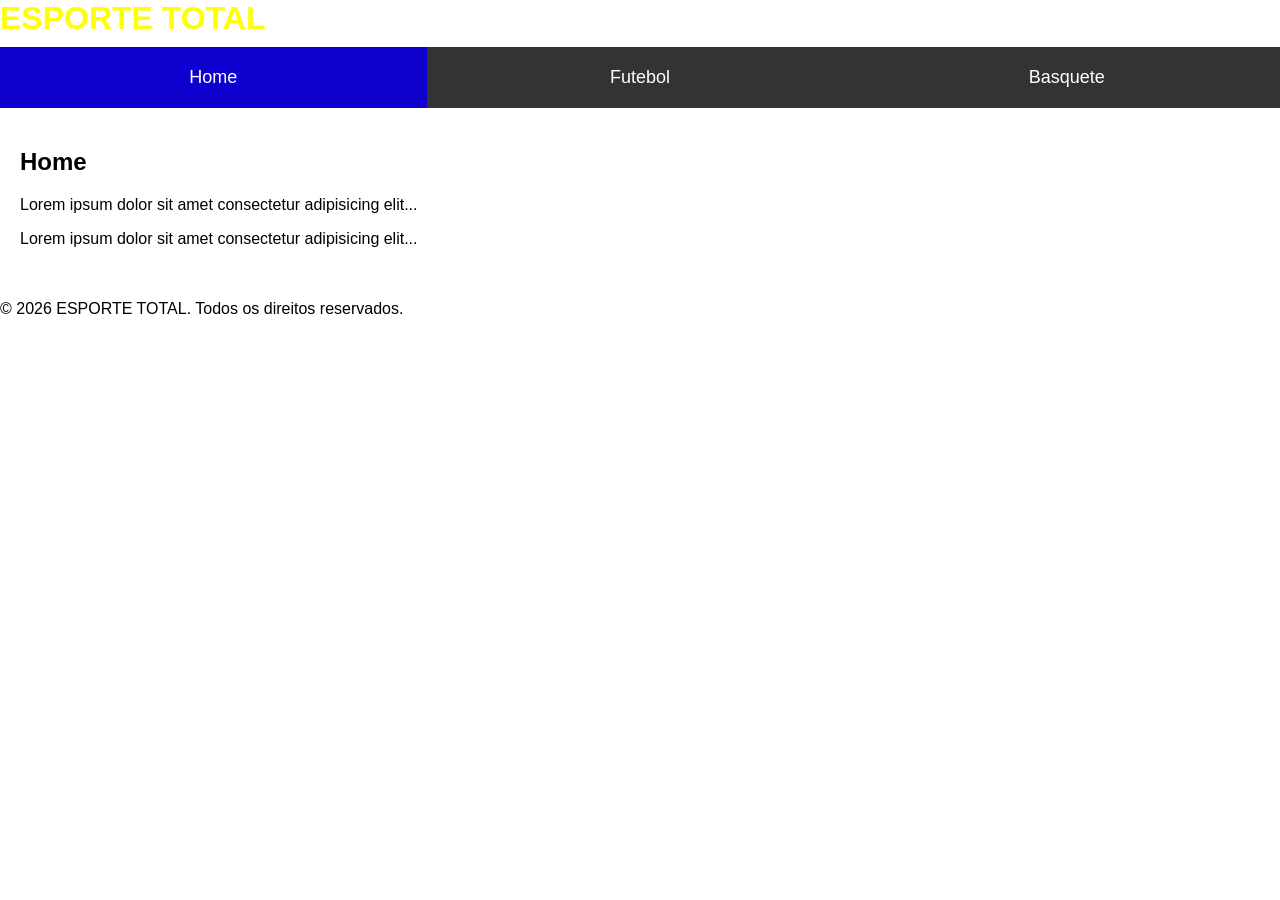
==== rm568937/index.html @ 5592cedd "feat: id cabecalho" ====
<!doctype html>
<html lang="pt-br">
<head>
  <meta charset="UTF-8">
  <meta name="viewport" content="width=device-width, initial-scale=1.0">
  <title>ESPORTE TOTAL - Home</title>
  <link rel="stylesheet" href="css/index.css">
</head>
<body>
  <header id="cabecalho">
    <h1 id="titulo">ESPORTE TOTAL</h1>
    <nav>
      <ul class="navbar">
        <li><a href="index.html" class="ativo">Home</a></li>
        <li class="centro"><a href="paginas/futebol.html">Futebol</a></li>
        <li><a href="paginas/basquete.html">Basquete</a></li>
      </ul>
    </nav>
  </header>

  <main>
    <section>
      <h2>Home</h2>
      <p>Lorem ipsum dolor sit amet consectetur adipisicing elit...</p>
      <p>Lorem ipsum dolor sit amet consectetur adipisicing elit...</p>
    </section>
  </main>

  <footer>
    <p>&copy; 2026 ESPORTE TOTAL. Todos os direitos reservados.</p>
  </footer>
</body>
</html>
---- rm568937/css/index.css ----
body {
  margin: 0;
  font-family: Arial, sans-serif;
}


.cabecalho {
  background-color: #333;
  padding: 10px;
  text-align: center;
}

#titulo {
  color: yellow;
  margin: 0;
}


.navbar {
  list-style-type: none;
  margin: 10px 0 0 0;
  padding: 0;
  display: flex;
  align-items: center;
  background-color: #333;
}


.navbar li {
  flex: 1;
}


.centro {
  margin: 0 auto;
}


.navbar li a {
  display: block;
  color: white;
  text-align: center;
  padding: 20px; 
  text-decoration: none;
  font-size: 18px; 
}

.navbar li a:hover {
  background-color: #111;
}


.navbar li a.ativo {
  background-color: rgb(14, 0, 206);
}


main {
  padding: 20px;
}
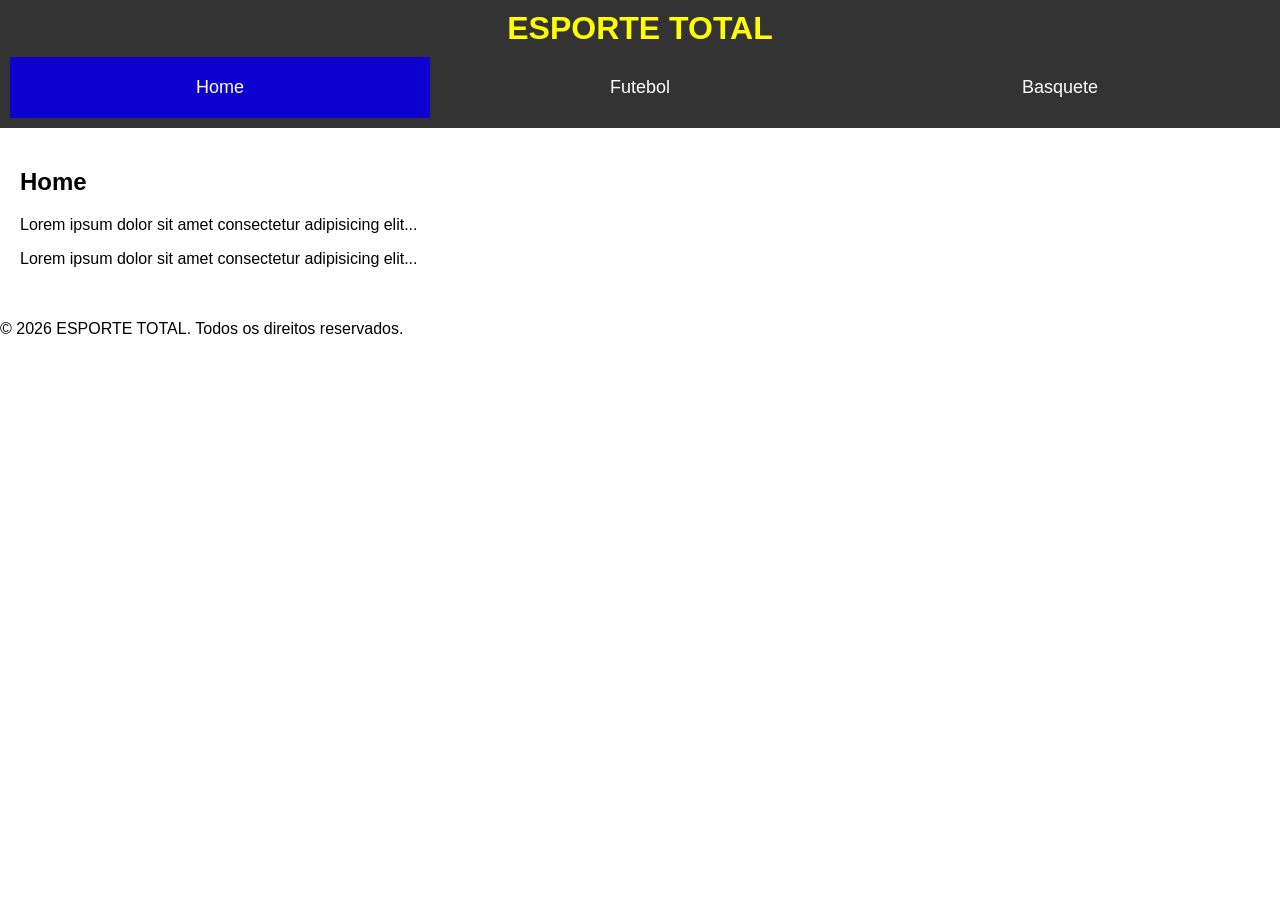
==== commit 845df5b2: "arrumando as pastas" ====
--- a/rm568937/index.html
+++ b/rm568937/index.html
@@ -7,7 +7,7 @@
   <link rel="stylesheet" href="css/index.css">
 </head>
 <body>
-  <header id="cabecalho">
+  <header class="cabecalho">
     <h1 id="titulo">ESPORTE TOTAL</h1>
     <nav>
       <ul class="navbar">
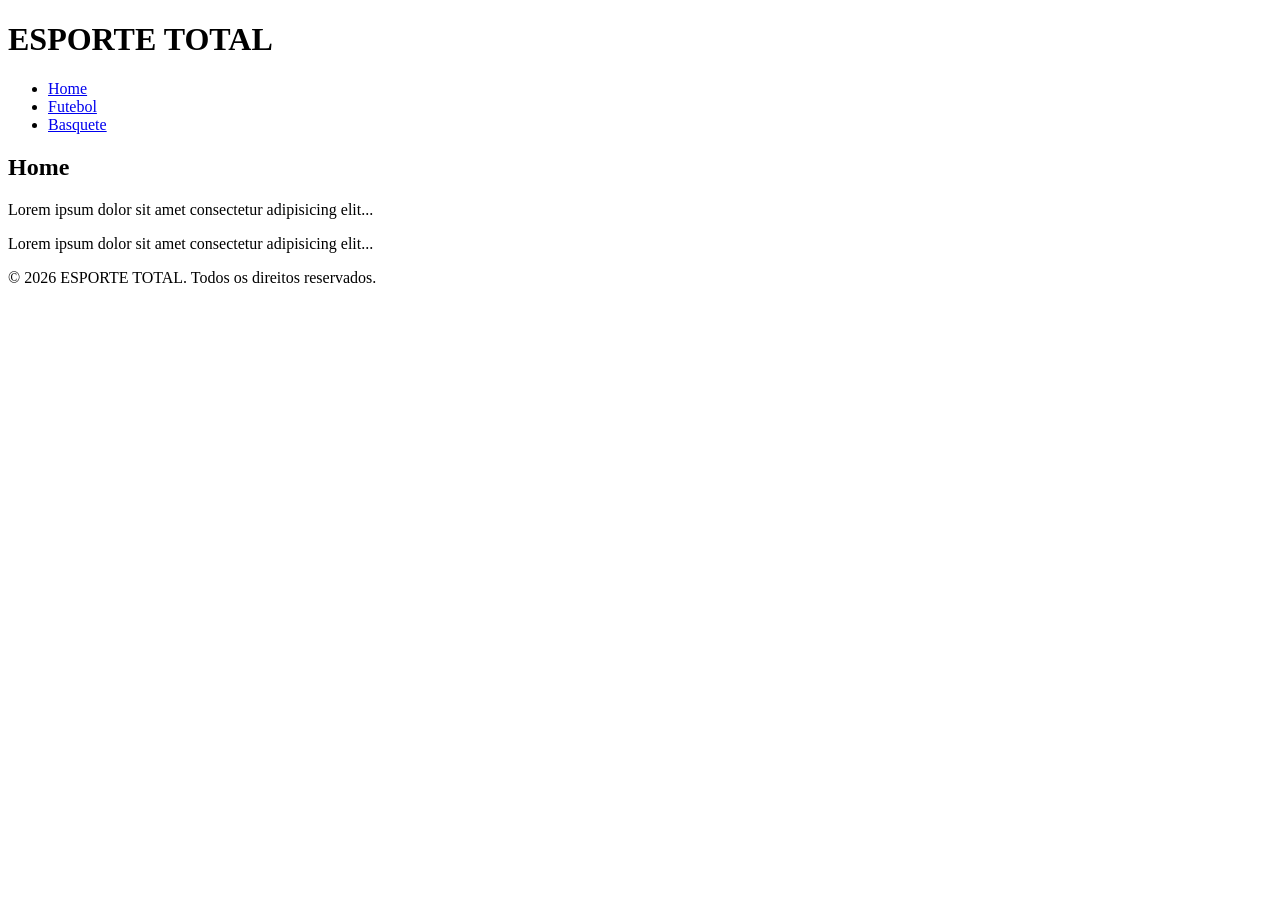
==== commit eb0cf4e4: "modificando os arquivos" ====
--- a/rm568937/index.html
+++ b/rm568937/index.html
@@ -19,7 +19,7 @@
   </header>
 
   <main>
-    <section>
+    <section id:hero>
       <h2>Home</h2>
       <p>Lorem ipsum dolor sit amet consectetur adipisicing elit...</p>
       <p>Lorem ipsum dolor sit amet consectetur adipisicing elit...</p>
--- a/rm568937/css/index.css
+++ b/rm568937/css/index.css
@@ -1,62 +1,28 @@
-
-body {
-  margin: 0;
-  font-family: Arial, sans-serif;
+#cabecalho{
+  background-color: #1a1b1c;
+  color: yellow;
 }
 
-
-.cabecalho {
-  background-color: #333;
-  padding: 10px;
-  text-align: center;
+#cabecalho h1{
+    font-family: Arial, sans-serif;
 }
 
-#titulo {
-  color: yellow;
-  margin: 0;
+#hero{
+  background-color: #c6c1c1;
+  text-align: justify;
+  padding: 10px;
+  box-shadow: 10px 20px 20px;
 }
 
-
-.navbar {
-  list-style-type: none;
-  margin: 10px 0 0 0;
-  padding: 0;
-  display: flex;
-  align-items: center;
-  background-color: #333;
+#hero a{
+  text-decoration: none;
+  color: #FFF;
+  background-color: #1a1b1c;
+  padding: 10px;
+  border-radius: 5px;
 }
 
-
-.navbar li {
-  flex: 1;
-}
-
-
-.centro {
-  margin: 0 auto;
-}
-
-
-.navbar li a {
-  display: block;
-  color: white;
-  text-align: center;
-  padding: 20px; 
-  text-decoration: none;
-  font-size: 18px; 
-}
-
-.navbar li a:hover {
-  background-color: #111;
-}
-
-
-.navbar li a.ativo {
-  background-color: rgb(14, 0, 206);
-}
-
-
-main {
-  padding: 20px;
-}
-
+#hero a:hover{
+  background-color: #fff;
+  
+}
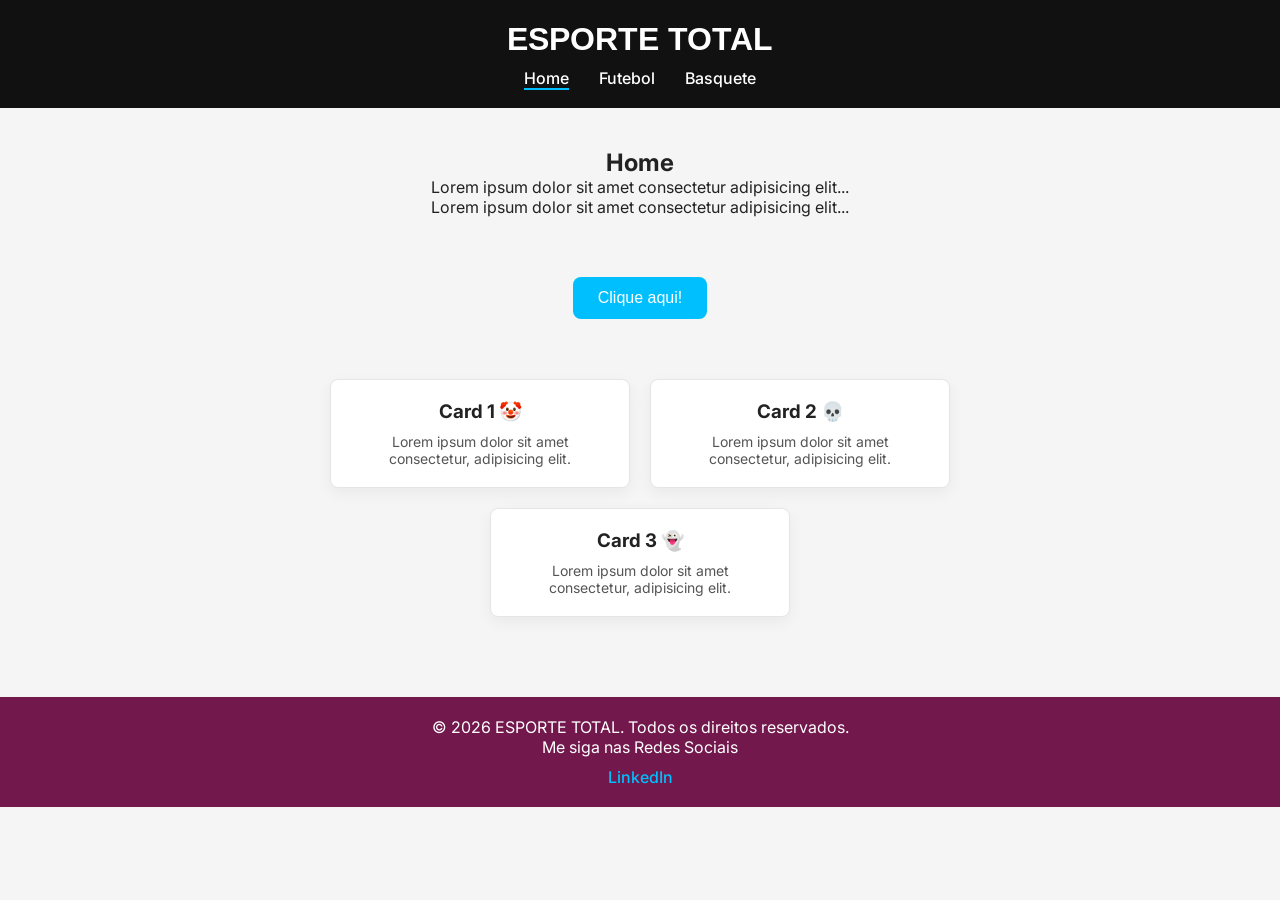
==== commit de812080: "feat: feito card, backgroud, navbar" ====
--- a/rm568937/index.html
+++ b/rm568937/index.html
@@ -19,15 +19,41 @@
   </header>
 
   <main>
-    <section id:hero>
+    <section id="hero">
       <h2>Home</h2>
       <p>Lorem ipsum dolor sit amet consectetur adipisicing elit...</p>
       <p>Lorem ipsum dolor sit amet consectetur adipisicing elit...</p>
     </section>
+    
+    <button>Clique aqui!</button>
   </main>
+   
+  <div class="cards">
+
+    <div class="card">
+      <h3>Card 1 🤡</h3>
+      <p>Lorem ipsum dolor sit amet consectetur, adipisicing elit.</p>
+    </div>
+
+    <div class="card">
+      <h3>Card 2 💀</h3>
+      <p>Lorem ipsum dolor sit amet consectetur, adipisicing elit.</p>
+    </div>
+
+    <div class="card">
+      <h3>Card 3 👻</h3>
+      <p>Lorem ipsum dolor sit amet consectetur, adipisicing elit.</p>
+    </div>
+
+  </div>
 
   <footer>
     <p>&copy; 2026 ESPORTE TOTAL. Todos os direitos reservados.</p>
+    <p>Me siga nas Redes Sociais</p>
+
+    <div class="redes">
+      <a href="https://www.linkedin.com/in/enzo-estanguera/" target="_blank">LinkedIn</a>
+    </div>
   </footer>
 </body>
 </html>
--- a/rm568937/css/index.css
+++ b/rm568937/css/index.css
@@ -1,28 +1,146 @@
-#cabecalho{
-  background-color: #1a1b1c;
-  color: yellow;
+@import url('https://fonts.googleapis.com/css2?family=Arimo:ital,wght@0,400..700;1,400..700&family=Inter:ital,opsz,wght@0,14..32,100..900;1,14..32,100..900&display=swap');
+
+/* RESET */
+*{
+    margin: 0;
+    padding: 0;
+    box-sizing: border-box;
 }
 
-#cabecalho h1{
-    font-family: Arial, sans-serif;
+/* BODY */
+body{
+    font-family: "Inter", sans-serif;
+    background-color: #f5f5f5;
+    color: #222;
 }
 
-#hero{
-  background-color: #c6c1c1;
-  text-align: justify;
-  padding: 10px;
-  box-shadow: 10px 20px 20px;
+/* HEADER */
+.cabecalho{
+    background: #111;
+    color: white;
+    padding: 20px;
+    text-align: center;
 }
 
-#hero a{
-  text-decoration: none;
-  color: #FFF;
-  background-color: #1a1b1c;
-  padding: 10px;
-  border-radius: 5px;
+#titulo{
+    font-family: "Arimo", sans-serif;
+    margin-bottom: 10px;
 }
 
-#hero a:hover{
-  background-color: #fff;
-  
+/* NAVBAR */
+.navbar{
+    list-style: none;
+    display: flex;
+    justify-content: center;
+    gap: 30px;
+}
+
+.navbar a{
+    color: white;
+    text-decoration: none;
+    font-weight: 500;
+    transition: 0.3s;
+}
+
+.navbar a:hover{
+    color: #00bfff;
+}
+
+.ativo{
+    border-bottom: 2px solid #00bfff;
+}
+
+/* HERO */
+#hero{
+    padding: 40px;
+    text-align: center;
+}
+
+/* BOTÃO */
+button{
+    display: block;
+    margin: 20px auto;
+    padding: 12px 25px;
+    border: none;
+    background: #00bfff;
+    color: white;
+    font-size: 16px;
+    border-radius: 8px;
+    cursor: pointer;
+    transition: 0.3s;
+}
+
+button:hover{
+    background: #009acd;
+}
+
+/* CARDS */
+.card1, .card2, .card3{
+    background: white;
+    margin: 20px auto;
+    width: 80%;
+    padding: 20px;
+    border-radius: 12px;
+    font-weight: bold;
+    box-shadow: 0 4px 10px rgba(0,0,0,0.1);
+}
+
+/* TEXTO DOS CARDS */
+.cards{
+    display: flex;
+    justify-content: center;
+    gap: 20px;
+    padding: 40px;
+    flex-wrap: wrap;
+    max-width: 1000px;
+    margin: 0 auto;
+}
+
+.card{
+    background: white;
+    width: 300px;
+    padding: 20px;
+    border-radius: 8px; 
+    border: 1px solid #e5e5e5; 
+    box-shadow: 0 5px 15px rgba(0,0,0,0.05); 
+    transition: 0.3s;
+    text-align: center;
+}
+
+.card:hover{
+    transform: translateY(-5px);
+    border-color: #00bfff;
+}
+
+.card h3{
+    margin-bottom: 10px;
+}
+
+.card p{
+    font-size: 14px;
+    color: #555;
+}
+
+
+footer{
+    background: #72184D;
+    color: white;
+    text-align: center;
+    padding: 20px;
+    margin-top: 40px;
+}
+
+.redes{
+    margin-top: 10px;
+}
+
+.redes a{
+    color: #00bfff;
+    margin: 0 10px;
+    text-decoration: none;
+    font-weight: 500;
+}
+
+.redes a:hover{
+    text-decoration: underline;
 }
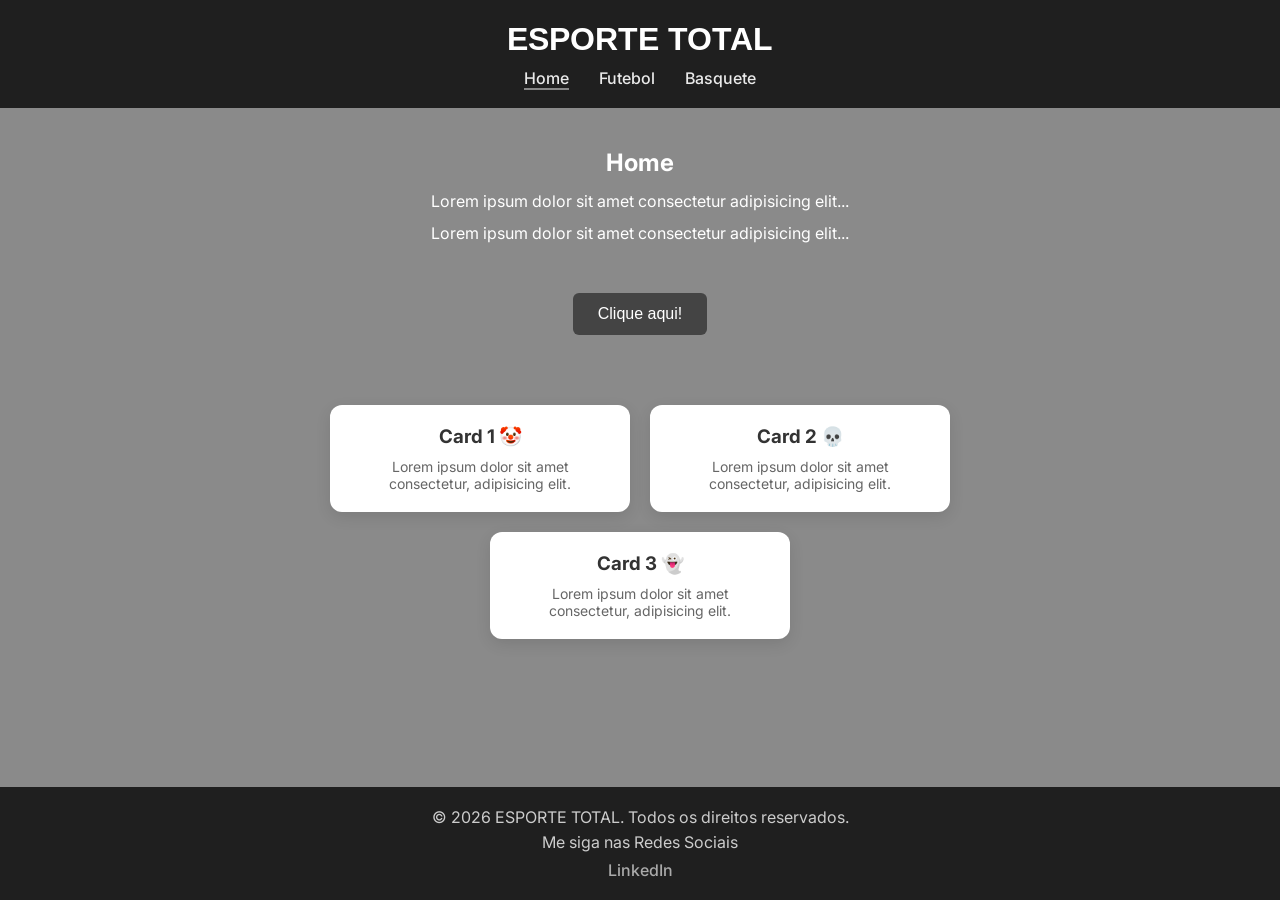
==== commit e5f5923b: "arrumando o espaçamento entre os textos, mais neutras e letras brancas" ====
--- a/rm568937/index.html
+++ b/rm568937/index.html
@@ -26,26 +26,25 @@
     </section>
     
     <button>Clique aqui!</button>
-  </main>
-   
-  <div class="cards">
 
-    <div class="card">
-      <h3>Card 1 🤡</h3>
-      <p>Lorem ipsum dolor sit amet consectetur, adipisicing elit.</p>
+    <div class="cards">
+      <div class="card">
+        <h3>Card 1 🤡</h3>
+        <p>Lorem ipsum dolor sit amet consectetur, adipisicing elit.</p>
+      </div>
+
+      <div class="card">
+        <h3>Card 2 💀</h3>
+        <p>Lorem ipsum dolor sit amet consectetur, adipisicing elit.</p>
+      </div>
+
+      <div class="card">
+        <h3>Card 3 👻</h3>
+        <p>Lorem ipsum dolor sit amet consectetur, adipisicing elit.</p>
+      </div>
     </div>
 
-    <div class="card">
-      <h3>Card 2 💀</h3>
-      <p>Lorem ipsum dolor sit amet consectetur, adipisicing elit.</p>
-    </div>
-
-    <div class="card">
-      <h3>Card 3 👻</h3>
-      <p>Lorem ipsum dolor sit amet consectetur, adipisicing elit.</p>
-    </div>
-
-  </div>
+  </main>
 
   <footer>
     <p>&copy; 2026 ESPORTE TOTAL. Todos os direitos reservados.</p>
--- a/rm568937/css/index.css
+++ b/rm568937/css/index.css
@@ -7,16 +7,26 @@
     box-sizing: border-box;
 }
 
-/* BODY */
+/* LAYOUT PARA FIXAR FOOTER */
+html, body{
+    height: 100%;
+}
+
 body{
     font-family: "Inter", sans-serif;
-    background-color: #f5f5f5;
-    color: #222;
+    background-color: #8a8a8a;
+    color: #333;
+    display: flex;
+    flex-direction: column;
+}
+
+main{
+    flex: 1;
 }
 
 /* HEADER */
 .cabecalho{
-    background: #111;
+    background: #1f1f1f;
     color: white;
     padding: 20px;
     text-align: center;
@@ -25,6 +35,7 @@
 #titulo{
     font-family: "Arimo", sans-serif;
     margin-bottom: 10px;
+    color: white;
 }
 
 /* NAVBAR */
@@ -36,56 +47,56 @@
 }
 
 .navbar a{
-    color: white;
+    color: #eaeaea;
     text-decoration: none;
     font-weight: 500;
     transition: 0.3s;
 }
 
 .navbar a:hover{
-    color: #00bfff;
+    color: #888;
 }
 
 .ativo{
-    border-bottom: 2px solid #00bfff;
+    border-bottom: 2px solid #888;
 }
 
 /* HERO */
 #hero{
-    padding: 40px;
+    padding: 40px 20px 20px 20px;
     text-align: center;
+    color: white;
 }
+
+#hero h2{
+    margin-bottom: 12px;
+}
+
+#hero p{
+    margin-bottom: 8px;
+    line-height: 1.5;
+}
+
 
 /* BOTÃO */
 button{
     display: block;
-    margin: 20px auto;
+    margin: 20px auto 30px auto; /* mais espaço antes dos cards */
     padding: 12px 25px;
     border: none;
-    background: #00bfff;
+    background: #444;
     color: white;
     font-size: 16px;
-    border-radius: 8px;
+    border-radius: 6px;
     cursor: pointer;
     transition: 0.3s;
 }
 
 button:hover{
-    background: #009acd;
+    background: #222;
 }
 
 /* CARDS */
-.card1, .card2, .card3{
-    background: white;
-    margin: 20px auto;
-    width: 80%;
-    padding: 20px;
-    border-radius: 12px;
-    font-weight: bold;
-    box-shadow: 0 4px 10px rgba(0,0,0,0.1);
-}
-
-/* TEXTO DOS CARDS */
 .cards{
     display: flex;
     justify-content: center;
@@ -100,16 +111,15 @@
     background: white;
     width: 300px;
     padding: 20px;
-    border-radius: 8px; 
-    border: 1px solid #e5e5e5; 
-    box-shadow: 0 5px 15px rgba(0,0,0,0.05); 
+    border-radius: 12px;
+    box-shadow: 0 5px 15px rgba(0,0,0,0.1);
     transition: 0.3s;
     text-align: center;
 }
 
 .card:hover{
     transform: translateY(-5px);
-    border-color: #00bfff;
+    border-color: #999;
 }
 
 .card h3{
@@ -118,29 +128,34 @@
 
 .card p{
     font-size: 14px;
-    color: #555;
+    color: #666;
 }
 
-
+/* FOOTER */
 footer{
-    background: #72184D;
-    color: white;
+    background: #1f1f1f;
+    color: #ccc;
     text-align: center;
     padding: 20px;
-    margin-top: 40px;
+    margin-top: auto;
+}
+
+footer p{
+    margin-bottom: 5px;
 }
 
 .redes{
-    margin-top: 10px;
+    margin-top: 8px;
 }
 
 .redes a{
-    color: #00bfff;
+    color: #aaa;
     margin: 0 10px;
     text-decoration: none;
     font-weight: 500;
+    transition: 0.3s;
 }
 
 .redes a:hover{
-    text-decoration: underline;
+    color: white;
 }
